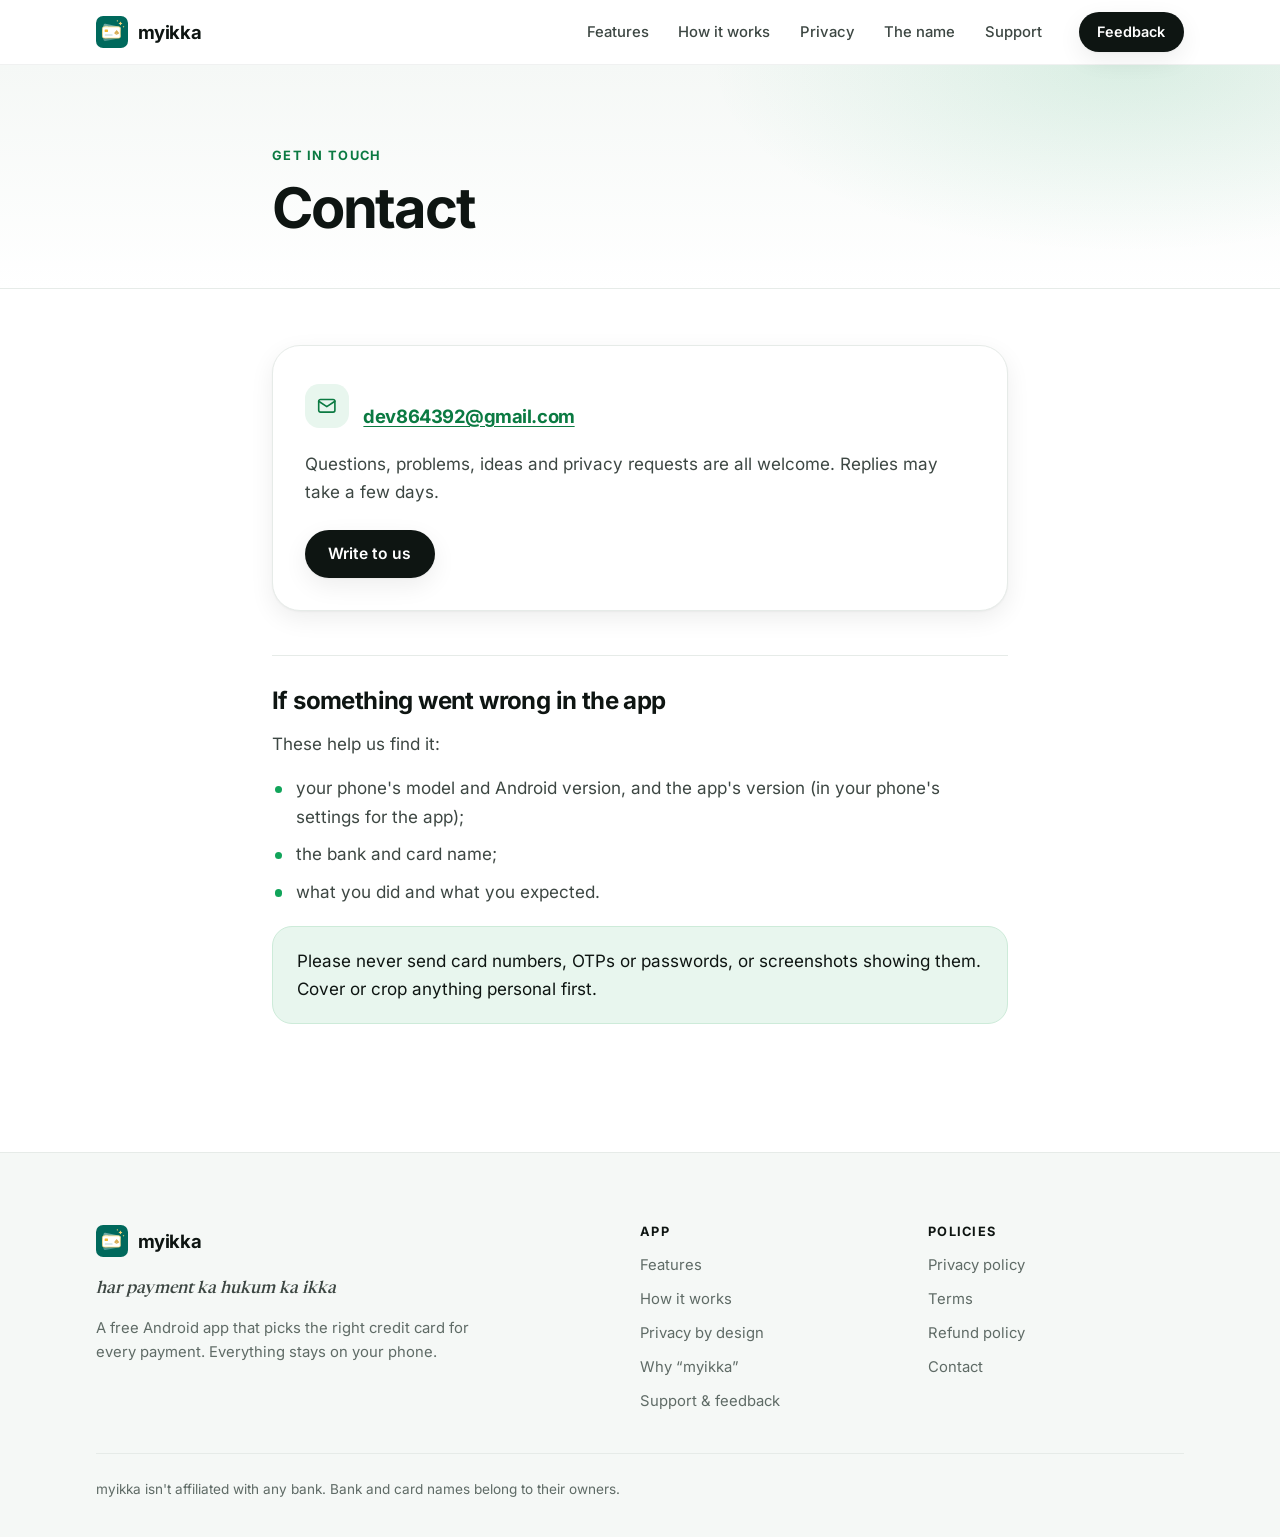
==== contact/index.html @ 4adc1a5f "Publish the site" ====
<!doctype html>
<html lang="en-IN">
<head>
  <meta charset="utf-8">
  <meta name="viewport" content="width=device-width, initial-scale=1">
  <!-- Only the site's own files load: its stylesheet, fonts, images and menu script. -->
  <meta http-equiv="Content-Security-Policy" content="default-src 'none'; script-src 'self'; style-src 'self'; font-src 'self'; img-src 'self'; base-uri 'none'; form-action 'none'">
  <meta name="referrer" content="no-referrer">
  <meta name="color-scheme" content="light">
  <meta name="theme-color" content="#ffffff">
  <title>Contact · myikka</title>
  <meta name="description" content="How to reach myikka with a question, a problem or an idea.">
  <link rel="icon" href="/assets/icon.svg" type="image/svg+xml">
  <link rel="preload" href="/assets/fonts/inter-latin-wght-normal.woff2" as="font" type="font/woff2" crossorigin>
  <link rel="stylesheet" href="/assets/site.css">
  <script src="/assets/nav.js" defer></script>
</head>
<body>
  <a class="skip" href="#main">Skip to content</a>
  <header class="site-header">
    <div class="container header-row">
      <a class="logo" href="/" aria-label="myikka home">
        <img src="/assets/icon.svg" width="32" height="32" alt="">
        <span>myikka</span>
      </a>
      <nav class="header-nav" aria-label="Site">
        <a href="/#features">Features</a>
        <a href="/#how">How it works</a>
        <a href="/#privacy">Privacy</a>
        <a href="/#name">The name</a>
        <a href="/#support">Support</a>
      </nav>
      <a class="btn btn-dark btn-sm" href="/#support">Feedback</a>
    </div>
  </header>

  <main id="main">
    <section class="page-hero">
  <div class="container narrow">
    <p class="eyebrow">Get in touch</p>
    <h1>Contact</h1>
    
  </div>
</section>
<article class="container narrow prose">
  <div class="card">
  <div class="card-head">
    <span class="icon"><svg viewBox="0 0 24 24" fill="none" stroke="currentColor" stroke-width="1.8" stroke-linecap="round" stroke-linejoin="round" aria-hidden="true"><rect x="3" y="5" width="18" height="14" rx="2"/><path d="m3 7 9 6 9-6"/></svg></span>
    <h3><a href="mailto:dev864392@gmail.com">dev864392@gmail.com</a></h3>
  </div>
  <p>Questions, problems, ideas and privacy requests are all welcome. Replies may take a few
  days.</p>
  
  <div class="actions"><a class="btn btn-dark" href="mailto:dev864392@gmail.com?subject=myikka">Write to us</a></div>
  
</div>

<h2>If something went wrong in the app</h2>
<p>These help us find it:</p>
<ul>
  <li>your phone's model and Android version, and the app's version (in your phone's settings
  for the app);</li>
  <li>the bank and card name;</li>
  <li>what you did and what you expected.</li>
</ul>
<p class="callout">Please never send card numbers, OTPs or passwords, or screenshots showing
them. Cover or crop anything personal first.</p>

</article>

  </main>

  <footer class="site-footer">
    <div class="container">
      <div class="footer-grid">
        <div class="footer-brand">
          <a class="logo" href="/">
            <img src="/assets/icon.svg" width="32" height="32" alt="">
            <span>myikka</span>
          </a>
          <p class="footer-tagline">har payment ka hukum ka ikka</p>
          <p>A free Android app that picks the right credit card for every payment. Everything stays on your phone.</p>
        </div>
        <nav aria-label="App">
          <h2>App</h2>
          <a href="/#features">Features</a>
          <a href="/#how">How it works</a>
          <a href="/#privacy">Privacy by design</a>
          <a href="/#name">Why &ldquo;myikka&rdquo;</a>
          <a href="/#support">Support &amp; feedback</a>
        </nav>
        <nav aria-label="Policies">
          <h2>Policies</h2>
          <a href="/privacy/">Privacy policy</a>
          <a href="/terms/">Terms</a>
          <a href="/refunds/">Refund policy</a>
          <a href="/contact/">Contact</a>
        </nav>
      </div>
      <div class="footer-legal">
        <p>myikka isn't affiliated with any bank. Bank and card names belong to their owners.</p>
      </div>
    </div>
  </footer>
</body>
</html>
---- assets/site.css ----
/* myikka's website: light, modern, no scripts. Fonts are served from this site (SIL Open Font
   License: fonts/OFL-Inter.txt, fonts/OFL-Newsreader.txt), so nothing loads from another site. */
@font-face {
  font-family: "Inter";
  src: url("fonts/inter-latin-wght-normal.woff2") format("woff2");
  font-weight: 100 900;
  font-display: swap;
  unicode-range: U+0000-00FF, U+0131, U+0152-0153, U+02BB-02BC, U+02C6, U+02DA, U+02DC, U+0304,
    U+0308, U+0329, U+2000-206F, U+20AC, U+2122, U+2191, U+2193, U+2212, U+2215, U+FEFF, U+FFFD;
}

/* Only the rupee sign, cut from Inter's latin-ext file (1 KB instead of 85 KB). */
@font-face {
  font-family: "Inter";
  src: url("fonts/inter-rupee-wght-normal.woff2") format("woff2");
  font-weight: 100 900;
  font-display: swap;
  unicode-range: U+20B9;
}

@font-face {
  font-family: "Newsreader";
  src: url("fonts/newsreader-display-500.woff") format("woff");
  font-weight: 500;
  font-display: swap;
}

/* Every colour is a token. Brand colours come from the app (accent green, launcher teal, amber). */
:root {
  color-scheme: light;
  --bg: #fff;
  --bg-soft: #f5f8f6;
  --surface: #fff;
  --text: #0e1512;
  --text-2: #3d4743;
  --muted: #5f6b66;
  --line: #e6ebe8;
  --line-strong: #d3dbd7;
  --brand: #00695c;
  --brand-soft: #e3f1ef;
  --accent: #11a45a;
  --accent-text: #0b7a42;
  --accent-soft: #e8f6ee;
  --amber: #ffc107;
  --amber-soft: #fff5d6;
  --amber-text: #8a5300;
  --on-dark: #fff;
  --on-brand: #d3ebe4; /* Body text on the teal privacy band. */
  --dark-hover: #1f2a26;
  --shadow-sm: 0 1px 2px rgb(14 21 18 / 5%);
  --shadow-md: 0 1px 2px rgb(14 21 18 / 4%), 0 8px 24px rgb(14 21 18 / 7%);
  --shadow-lg: 0 2px 6px rgb(14 21 18 / 6%), 0 24px 60px rgb(14 21 18 / 16%);
  --sans: "Inter", system-ui, -apple-system, "Segoe UI", Roboto, sans-serif;
  --serif: "Newsreader", "Noto Serif", Georgia, serif;
  --radius: 1.25rem;
  --radius-lg: 1.75rem;
  --container: 72rem;
  --gutter: clamp(1rem, 4vw, 2rem);
  --header-h: 4rem;
}

/* ---- Base ---- */

*,
*::before,
*::after {
  box-sizing: border-box;
}

html {
  scroll-behavior: smooth;
  scroll-padding-top: calc(var(--header-h) + 1rem);
  -webkit-text-size-adjust: 100%;
  text-size-adjust: 100%;
}

body {
  margin: 0;
  background: var(--bg);
  color: var(--text);
  font: 400 1rem/1.65 var(--sans);
  -webkit-font-smoothing: antialiased;
  overflow-wrap: break-word;
}

img,
svg {
  display: block;
  max-width: 100%;
}

a {
  color: var(--accent-text);
  text-decoration-thickness: 1px;
  text-underline-offset: 0.18em;
}

a:hover {
  text-decoration-thickness: 2px;
}

:focus-visible {
  outline: 2px solid var(--accent);
  outline-offset: 3px;
  border-radius: 0.375rem;
}

h1,
h2,
h3 {
  margin: 0;
  color: var(--text);
  font-weight: 700;
  letter-spacing: -0.025em;
  line-height: 1.1;
  text-wrap: balance;
}

p {
  margin: 0 0 1rem;
}

.container {
  width: 100%;
  max-width: var(--container);
  margin-inline: auto;
  padding-inline: var(--gutter);
}

.narrow {
  max-width: calc(46rem + 2 * var(--gutter));
}

.skip {
  position: absolute;
  top: 0.5rem;
  left: -999rem;
  z-index: 100;
  padding: 0.5rem 1rem;
  border-radius: 999px;
  background: var(--text);
  color: var(--on-dark);
}

.skip:focus {
  left: 0.5rem;
}

.eyebrow {
  margin: 0 0 0.75rem;
  color: var(--accent-text);
  font-size: 0.8rem;
  font-weight: 700;
  letter-spacing: 0.1em;
  text-transform: uppercase;
}

/* ---- Header ---- */

.site-header {
  position: sticky;
  top: 0;
  z-index: 50;
  border-bottom: 1px solid rgb(14 21 18 / 6%);
  background: rgb(255 255 255 / 78%);
  -webkit-backdrop-filter: saturate(180%) blur(14px);
  backdrop-filter: saturate(180%) blur(14px);
}

.header-row {
  display: flex;
  align-items: center;
  gap: 1rem;
  height: var(--header-h);
}

.logo {
  display: inline-flex;
  align-items: center;
  gap: 0.6rem;
  color: var(--text);
  font-size: 1.15rem;
  font-weight: 700;
  letter-spacing: -0.02em;
  text-decoration: none;
}

.logo img {
  width: 2rem;
  height: 2rem;
}

.header-nav {
  display: none;
  gap: 0.25rem;
  margin-left: auto;
}

.header-nav a {
  padding: 0.45rem 0.8rem;
  border-radius: 999px;
  color: var(--text-2);
  font-size: 0.925rem;
  font-weight: 500;
  text-decoration: none;
  transition: background-color 0.3s ease, color 0.3s ease;
}

.header-nav a:hover {
  background: var(--bg-soft);
  color: var(--text);
}

/* The section being read (assets/nav.js), softly; the Feedback button keeps its own look. */
.header-nav a[aria-current] {
  background: var(--accent-soft);
  color: var(--accent-text);
}

.header-row .btn {
  margin-left: auto;
}

@media (min-width: 52rem) {
  .header-nav {
    display: flex;
  }

  .header-row .btn {
    margin-left: 0.5rem;
  }
}

/* ---- Buttons ---- */

.btn {
  display: inline-flex;
  align-items: center;
  justify-content: center;
  gap: 0.5rem;
  min-height: 3rem;
  padding: 0 1.4rem;
  border: 1px solid transparent;
  border-radius: 999px;
  font: 600 0.975rem/1 var(--sans);
  text-decoration: none;
  white-space: nowrap;
  transition: transform 0.15s ease, background-color 0.15s ease, border-color 0.15s ease;
}

.btn:hover {
  transform: translateY(-1px);
}

.btn svg {
  width: 1.1rem;
  height: 1.1rem;
}

.btn-dark {
  background: var(--text);
  color: var(--on-dark);
  box-shadow: var(--shadow-md);
}

.btn-dark:hover {
  background: var(--dark-hover);
}

.btn-light {
  border-color: var(--line-strong);
  background: var(--surface);
  color: var(--text);
}

.btn-light:hover {
  border-color: var(--text);
}

.btn-sm {
  min-height: 2.5rem;
  padding: 0 1.1rem;
  font-size: 0.9rem;
}

/* ---- Hero ---- */

.hero {
  position: relative;
  overflow: clip;
  padding-block: clamp(3rem, 8vw, 6rem) clamp(4rem, 9vw, 7rem);
  background:
    radial-gradient(48rem 28rem at 92% -6%, rgb(17 164 90 / 16%), transparent 65%),
    radial-gradient(36rem 24rem at -6% 8%, rgb(0 105 92 / 10%), transparent 65%),
    radial-gradient(30rem 22rem at 62% 104%, rgb(255 193 7 / 14%), transparent 65%),
    var(--bg);
}

/* A faint dot grid that fades out towards the edges. */
.hero::before {
  content: "";
  position: absolute;
  inset: 0;
  background-image: radial-gradient(rgb(14 21 18 / 9%) 1px, transparent 1px);
  background-size: 22px 22px;
  -webkit-mask-image: radial-gradient(ellipse 70% 60% at 50% 30%, #000 30%, transparent 75%);
  mask-image: radial-gradient(ellipse 70% 60% at 50% 30%, #000 30%, transparent 75%);
  pointer-events: none;
}

.hero-grid {
  position: relative;
  display: grid;
  gap: clamp(3.5rem, 7vw, 4rem);
  align-items: center;
}

@media (min-width: 60rem) {
  .hero-grid {
    grid-template-columns: 1.1fr 0.9fr;
  }
}

.pill {
  display: inline-flex;
  align-items: center;
  gap: 0.55rem;
  padding: 0.35rem 0.9rem 0.35rem 0.7rem;
  border: 1px solid var(--line);
  border-radius: 999px;
  background: rgb(255 255 255 / 75%);
  box-shadow: var(--shadow-sm);
  color: var(--text-2);
  font-size: 0.85rem;
  font-weight: 500;
}

.dot {
  width: 0.5rem;
  height: 0.5rem;
  border-radius: 50%;
  background: var(--accent);
  box-shadow: 0 0 0 4px rgb(17 164 90 / 18%);
}

.hero h1 {
  margin-top: 1.25rem;
  font-size: clamp(2.6rem, 7vw, 4.5rem);
  letter-spacing: -0.04em;
  line-height: 1.02;
}

.serif-accent {
  color: var(--brand);
  font-family: var(--serif);
  font-style: italic;
  font-weight: 500;
  letter-spacing: -0.01em;
}

.hero-tagline {
  margin: 1rem 0 0;
  color: var(--muted);
  font-family: var(--serif);
  font-size: clamp(1.15rem, 2.5vw, 1.35rem);
  font-style: italic;
}

.hero-lede {
  max-width: 34rem;
  margin: 1.25rem 0 0;
  color: var(--text-2);
  font-size: clamp(1.05rem, 2vw, 1.2rem);
}

.hero-actions {
  display: flex;
  flex-wrap: wrap;
  gap: 0.75rem;
  margin-top: 2rem;
}

.stats {
  display: grid;
  grid-template-columns: repeat(3, minmax(0, 1fr));
  gap: 1rem;
  max-width: 30rem;
  margin-top: 2.5rem;
  padding-top: 1.25rem;
  border-top: 1px solid var(--line);
}

.stat strong {
  display: block;
  margin-bottom: 0.2rem;
  font-size: clamp(1.05rem, 2.4vw, 1.3rem);
  letter-spacing: -0.03em;
  line-height: 1.2;
}

.stat span {
  display: block;
  color: var(--muted);
  font-size: 0.8rem;
  line-height: 1.35;
}

/* Narrow phones: one row per item, the word on the left and its line beside it. */
@media (max-width: 34rem) {
  .stats {
    grid-template-columns: 1fr;
    gap: 0.75rem;
  }

  .stat {
    display: grid;
    grid-template-columns: 8.5rem 1fr;
    gap: 0.75rem;
    align-items: baseline;
  }

  .stat strong {
    margin: 0;
  }
}

/* ---- The phone in the hero: a picture of "Which card to use?" (made-up figures) ---- */

.showcase {
  position: relative;
  justify-self: center;
  width: min(19rem, 100%);
}

.device {
  aspect-ratio: 9 / 19.5;
  padding: 0.55rem;
  border-radius: 2.75rem;
  background: linear-gradient(145deg, #2a3330, var(--text));
  box-shadow: var(--shadow-lg), inset 0 0 0 1px rgb(255 255 255 / 8%);
}

.screen {
  position: relative;
  height: 100%;
  overflow: hidden;
  padding: 2.5rem 1rem 1rem;
  border-radius: 2.25rem;
  background: #fafaf8;
}

.screen::before {
  content: "";
  position: absolute;
  top: 0.7rem;
  left: 50%;
  width: 5.5rem;
  height: 1.4rem;
  border-radius: 999px;
  background: var(--text);
  transform: translateX(-50%);
}

.app-title {
  margin: 0.25rem 0 0.75rem;
  font-family: var(--serif);
  font-size: 1.35rem;
  font-weight: 500;
  letter-spacing: -0.01em;
  line-height: 1.2;
}

.app-chips {
  display: flex;
  flex-wrap: wrap;
  gap: 0.35rem;
  margin-bottom: 0.9rem;
}

.app-chip {
  padding: 0.25rem 0.6rem;
  border-radius: 999px;
  background: var(--text);
  color: var(--on-dark);
  font-size: 0.7rem;
  font-weight: 500;
}

.app-best {
  padding: 0.85rem;
  border: 1.5px solid var(--accent);
  border-radius: 1rem;
  background: var(--surface);
  box-shadow: var(--shadow-md);
}

.app-label {
  margin: 0;
  color: var(--accent-text);
  font-size: 0.62rem;
  font-weight: 700;
  letter-spacing: 0.08em;
  text-transform: uppercase;
}

.app-card,
.app-row {
  display: flex;
  align-items: center;
  gap: 0.6rem;
}

.app-card {
  margin-top: 0.5rem;
  font-size: 0.7rem;
  line-height: 1.3;
}

.app-card strong {
  display: block;
  font-size: 0.85rem;
}

.app-card span {
  color: var(--muted);
}

.app-reward {
  margin-left: auto;
  color: var(--accent-text);
  font-size: 1.1rem;
  font-weight: 700;
  text-align: right;
}

.app-reward small {
  display: block;
  color: var(--muted);
  font-size: 0.62rem;
  font-weight: 500;
}

.app-foot {
  margin: 0.7rem 0 0;
  padding: 0.45rem 0.6rem;
  border-radius: 0.6rem;
  background: var(--accent-soft);
  color: var(--accent-text);
  font-size: 0.68rem;
  font-weight: 500;
}

.app-others {
  margin: 1rem 0 0;
  padding: 0;
  list-style: none;
}

.app-row {
  padding: 0.6rem 0.15rem;
  border-bottom: 1px solid var(--line);
  color: var(--muted);
  font-size: 0.78rem;
}

.app-row b {
  margin-left: auto;
  color: var(--text-2);
}

.mini-card {
  position: relative;
  flex: none;
  width: 2.3rem;
  height: 1.5rem;
  border-radius: 0.3rem;
  background: linear-gradient(135deg, var(--brand), var(--accent));
}

.mini-card::after {
  content: "";
  position: absolute;
  top: 0.45rem;
  left: 0.3rem;
  width: 0.45rem;
  height: 0.35rem;
  border-radius: 0.08rem;
  background: var(--amber);
}

.mini-card.slate {
  background: linear-gradient(135deg, #3f4a56, #8896a5);
}

.mini-card.plum {
  background: linear-gradient(135deg, #5b3a6b, #a77bb8);
}

.mini-card.sand {
  background: linear-gradient(135deg, #8a6a3a, #d2b07a);
}

.app-dock {
  position: absolute;
  right: 1rem;
  bottom: 1rem;
  left: 1rem;
  display: flex;
  justify-content: space-around;
  padding: 0.55rem;
  border-radius: 999px;
  background: var(--surface);
  box-shadow: var(--shadow-md);
  color: var(--muted);
  font-size: 0.6rem;
  font-weight: 600;
}

.app-dock span:first-child {
  color: var(--text);
}

.float {
  position: absolute;
  z-index: 2;
  display: flex;
  align-items: center;
  gap: 0.65rem;
  padding: 0.7rem 0.9rem;
  border: 1px solid rgb(255 255 255 / 60%);
  border-radius: 1rem;
  background: rgb(255 255 255 / 90%);
  -webkit-backdrop-filter: blur(10px);
  backdrop-filter: blur(10px);
  box-shadow: var(--shadow-lg);
  font-size: 0.78rem;
  line-height: 1.3;
  white-space: nowrap;
}

.float strong {
  display: block;
  font-size: 0.82rem;
}

.float span {
  color: var(--muted);
}

/* Both bubbles sit over the empty lower half of the screen, never over the answer. */
.float-waiver {
  top: 65%;
  left: -2.5rem;
}

.float-check {
  top: 79%;
  right: -2.5rem;
}

@media (max-width: 30rem) {
  .float-waiver {
    left: -0.5rem;
  }

  .float-check {
    right: -0.5rem;
  }
}

.progress {
  width: 7rem;
  height: 0.4rem;
  margin-top: 0.4rem;
  overflow: hidden;
  border-radius: 999px;
  background: var(--line);
}

.progress i {
  display: block;
  width: 72%;
  height: 100%;
  border-radius: inherit;
  background: linear-gradient(90deg, var(--accent), var(--brand));
}

/* ---- Sections ---- */

.section {
  padding-block: clamp(4rem, 9vw, 7rem);
}

.section-soft {
  border-block: 1px solid var(--line);
  background: var(--bg-soft);
}

.section-head {
  max-width: 42rem;
  margin-bottom: clamp(2rem, 5vw, 3.5rem);
}

.section-head h2 {
  font-size: clamp(2rem, 4.5vw, 3rem);
  letter-spacing: -0.035em;
}

.section-head p {
  margin: 1rem 0 0;
  color: var(--text-2);
  font-size: 1.1rem;
}

.icon {
  display: grid;
  flex: none;
  place-items: center;
  width: 2.75rem;
  height: 2.75rem;
  border-radius: 0.9rem;
  background: var(--accent-soft);
  color: var(--accent-text);
}

.icon svg {
  width: 1.35rem;
  height: 1.35rem;
}

.icon-sm {
  width: 2rem;
  height: 2rem;
  border-radius: 0.6rem;
}

.icon-sm svg {
  width: 1.1rem;
  height: 1.1rem;
}

.icon-teal {
  background: var(--brand-soft);
  color: var(--brand);
}

.icon-amber {
  background: var(--amber-soft);
  color: var(--amber-text);
}

/* ---- Features (bento grid) ---- */

.bento {
  display: grid;
  grid-template-columns: 1fr;
  gap: 1rem;
}

.feature {
  display: flex;
  flex-direction: column;
  gap: 0.75rem;
  padding: 1.5rem;
  border: 1px solid var(--line);
  border-radius: var(--radius-lg);
  background: var(--surface);
  box-shadow: var(--shadow-sm);
  transition: transform 0.2s ease, box-shadow 0.2s ease, border-color 0.2s ease;
}

.feature:hover {
  border-color: var(--line-strong);
  box-shadow: var(--shadow-md);
  transform: translateY(-3px);
}

.feature h3 {
  margin-top: 0.25rem;
  font-size: 1.2rem;
  letter-spacing: -0.02em;
}

.feature p {
  margin: 0;
  color: var(--muted);
}

.feature-hero {
  background: linear-gradient(135deg, var(--surface) 45%, var(--accent-soft));
}

@media (min-width: 40rem) {
  .bento {
    grid-template-columns: repeat(2, minmax(0, 1fr));
  }

  .span-2,
  .span-2-md {
    grid-column: span 2;
  }
}

@media (min-width: 62rem) {
  .bento {
    grid-template-columns: repeat(3, minmax(0, 1fr));
  }

  .span-2-md {
    grid-column: auto;
  }
}

/* Small pictures inside feature cards (made-up figures). */
.bars {
  display: grid;
  gap: 0.5rem;
  margin-top: auto;
  padding-top: 0.75rem;
}

.bar {
  display: grid;
  grid-template-columns: 6.5rem 1fr 3.75rem;
  gap: 0.75rem;
  align-items: center;
  color: var(--muted);
  font-size: 0.85rem;
}

.bar i {
  height: 0.6rem;
  border-radius: 999px;
  background: var(--line-strong);
}

.bar b {
  color: var(--text-2);
  text-align: right;
}

.bar:first-child {
  color: var(--text);
  font-weight: 600;
}

.bar:first-child i {
  background: linear-gradient(90deg, var(--accent), var(--brand));
}

.bar:first-child b {
  color: var(--accent-text);
}

.bar:nth-child(2) i {
  width: 83%;
}

.bar:nth-child(3) i {
  width: 80%;
}

.meter {
  margin-top: auto;
  padding-top: 0.75rem;
  font-size: 0.85rem;
}

.meter .progress {
  width: 100%;
  height: 0.6rem;
  margin: 0 0 0.5rem;
}

.meter p {
  display: flex;
  justify-content: space-between;
  gap: 0.5rem;
  margin: 0;
  color: var(--muted);
}

.meter b {
  color: var(--accent-text);
}

.columns {
  display: flex;
  align-items: flex-end;
  gap: 0.4rem;
  height: 4.5rem;
  margin-top: auto;
  padding-top: 0.75rem;
}

.columns i {
  flex: 1;
  height: 50%;
  border-radius: 0.3rem 0.3rem 0.15rem 0.15rem;
  background: var(--line-strong);
}

.columns i:nth-child(2) { height: 70%; }
.columns i:nth-child(3) { height: 45%; }
.columns i:nth-child(4) { height: 85%; }
.columns i:nth-child(5) { height: 60%; }
.columns i:nth-child(6) { height: 75%; }

.columns i:last-child {
  height: 100%;
  background: linear-gradient(180deg, var(--accent), var(--brand));
}

/* ---- How it works ---- */

.steps {
  display: grid;
  gap: 1rem;
  margin: 0;
  padding: 0;
  list-style: none;
  counter-reset: step;
}

@media (min-width: 52rem) {
  .steps {
    grid-template-columns: repeat(3, minmax(0, 1fr));
  }
}

.step {
  padding: 1.75rem 1.5rem 1.5rem;
  border: 1px solid var(--line);
  border-radius: var(--radius-lg);
  background: var(--surface);
}

.step::before {
  content: "0" counter(step);
  counter-increment: step;
  display: block;
  margin-bottom: 1.25rem;
  color: var(--accent);
  font-family: var(--serif);
  font-size: 2.75rem;
  font-style: italic;
  line-height: 1;
}

.step h3 {
  margin-bottom: 0.5rem;
  font-size: 1.2rem;
}

.step p {
  margin: 0;
  color: var(--muted);
}

/* ---- Privacy band ---- */

.privacy-band {
  position: relative;
  overflow: hidden;
  padding: clamp(2rem, 6vw, 4rem);
  border-radius: clamp(1.5rem, 3vw, 2.5rem);
  background:
    radial-gradient(40rem 22rem at 100% 0%, rgb(17 164 90 / 45%), transparent 60%),
    linear-gradient(160deg, var(--brand), #013c35);
  color: var(--on-brand);
}

.privacy-band .eyebrow {
  color: #9ee6be;
}

.privacy-band h2 {
  max-width: 36rem;
  color: var(--on-dark);
  font-size: clamp(2rem, 4.5vw, 3rem);
  letter-spacing: -0.035em;
}

.privacy-band .lead {
  max-width: 38rem;
  margin: 1rem 0 0;
  font-size: 1.1rem;
}

.privacy-grid {
  display: grid;
  gap: 1rem;
  margin-top: 2.5rem;
}

@media (min-width: 40rem) {
  .privacy-grid {
    grid-template-columns: repeat(2, minmax(0, 1fr));
  }
}

@media (min-width: 62rem) {
  .privacy-grid {
    grid-template-columns: repeat(4, minmax(0, 1fr));
  }
}

.privacy-item {
  padding: 1.25rem;
  border: 1px solid rgb(255 255 255 / 12%);
  border-radius: var(--radius);
  background: rgb(255 255 255 / 6%);
}

.privacy-item .icon {
  background: rgb(255 255 255 / 12%);
  color: var(--on-dark);
}

.privacy-item h3 {
  margin: 1rem 0 0.4rem;
  color: var(--on-dark);
  font-size: 1.05rem;
}

.privacy-item p {
  margin: 0;
  font-size: 0.95rem;
}

.privacy-band .btn-light {
  margin-top: 2rem;
  border-color: transparent;
}

/* ---- The name: a short story beside an ace of spades ---- */

.story {
  display: grid;
  gap: clamp(3rem, 7vw, 4.5rem);
  align-items: center;
}

@media (min-width: 52rem) {
  .story {
    grid-template-columns: 0.8fr 1.2fr;
  }
}

.ace-wrap {
  position: relative;
  justify-self: center;
  width: min(13rem, 46vw);
}

/* A second card behind, showing its green back. */
.ace-wrap::before {
  content: "";
  position: absolute;
  inset: 0;
  border-radius: 1rem;
  background:
    repeating-linear-gradient(45deg, rgb(255 255 255 / 9%) 0 2px, transparent 2px 10px),
    linear-gradient(145deg, var(--brand), var(--accent));
  box-shadow: var(--shadow-md);
  transform: translate(1.4rem, 0.4rem) rotate(9deg);
}

.ace {
  position: relative;
  display: grid;
  place-items: center;
  aspect-ratio: 5 / 7;
  border: 1px solid var(--line);
  border-radius: 1rem;
  background: var(--surface);
  box-shadow: var(--shadow-lg);
  color: var(--text);
  transform: rotate(-5deg);
}

.ace-corner {
  position: absolute;
  top: 0.8rem;
  left: 0.9rem;
  display: flex;
  flex-direction: column;
  align-items: center;
  gap: 0.2rem;
  font-family: var(--serif);
  font-size: 1.6rem;
  line-height: 1;
}

.ace-corner svg {
  width: 1rem;
  height: 1rem;
}

.ace-corner-end {
  top: auto;
  right: 0.9rem;
  bottom: 0.8rem;
  left: auto;
  transform: rotate(180deg);
}

.ace-pip svg {
  width: 5.5rem;
  height: 5.5rem;
}

.story-text h2 {
  margin-bottom: 1.25rem;
  font-size: clamp(2rem, 4.5vw, 3rem);
  letter-spacing: -0.035em;
}

.story-text p:not(.eyebrow) {
  max-width: 36rem;
  color: var(--text-2);
  font-size: 1.1rem;
}

.story-text .story-close {
  margin: 1.75rem 0 0;
  padding-top: 1.5rem;
  border-top: 1px solid var(--line);
}

.story-close span {
  display: block;
}

.story-close .serif-accent {
  font-size: clamp(1.5rem, 3vw, 2rem);
  line-height: 1.2;
}

.story-close span + span {
  margin-top: 0.35rem;
  color: var(--muted);
  font-size: 1rem;
}

/* ---- Support & feedback ---- */

.support-layout {
  display: grid;
  gap: 2rem;
}

@media (min-width: 62rem) {
  .support-layout {
    grid-template-columns: 0.9fr 1.1fr;
    align-items: start;
  }
}

.card {
  padding: clamp(1.5rem, 4vw, 2rem);
  border: 1px solid var(--line);
  border-radius: var(--radius-lg);
  background: var(--surface);
  box-shadow: var(--shadow-md);
}

.card + .card {
  margin-top: 1rem;
}

.card-head {
  display: flex;
  align-items: center;
  gap: 0.9rem;
  margin-bottom: 1rem;
}

.card h3 {
  font-size: 1.3rem;
}

.card p {
  color: var(--text-2);
}

.actions {
  display: flex;
  flex-wrap: wrap;
  gap: 0.75rem;
  align-items: center;
  margin: 1.5rem 0 0;
}

.fine {
  margin: 1.25rem 0 0;
  color: var(--muted);
  font-size: 0.875rem;
}

.upi {
  display: flex;
  flex-wrap: wrap;
  gap: 1.25rem;
  align-items: center;
  margin-top: 1.5rem;
  padding-top: 1.5rem;
  border-top: 1px solid var(--line);
}

.qr {
  width: 10rem;
  height: auto;
  padding: 0.5rem;
  border: 1px solid var(--line);
  border-radius: 1rem;
  background: #fff;
}

.upi-id {
  margin: 0.5rem 0 0;
  color: var(--muted);
  font-size: 0.9rem;
}

/* ---- Policy pages ---- */

.page-hero {
  padding-block: clamp(3rem, 7vw, 5rem) clamp(2rem, 4vw, 3rem);
  border-bottom: 1px solid var(--line);
  background:
    radial-gradient(40rem 18rem at 88% 0%, rgb(17 164 90 / 12%), transparent 65%),
    linear-gradient(var(--bg-soft), var(--bg));
}

.page-hero h1 {
  font-size: clamp(2.25rem, 5.5vw, 3.5rem);
  letter-spacing: -0.04em;
}

.updated {
  margin: 1rem 0 0;
  color: var(--muted);
  font-size: 0.925rem;
}

.prose {
  padding-block: clamp(2rem, 5vw, 3.5rem) clamp(3.5rem, 8vw, 6rem);
  color: var(--text-2);
  font-size: 1.0625rem;
}

.prose h2 {
  margin: 2.75rem 0 1rem;
  padding-top: 2rem;
  border-top: 1px solid var(--line);
  font-size: 1.5rem;
}

.prose h3 {
  margin: 1.75rem 0 0.5rem;
  font-size: 1.15rem;
}

.prose ul {
  margin: 0 0 1.25rem;
  padding: 0;
  list-style: none;
}

.prose li {
  position: relative;
  padding-left: 1.5rem;
}

.prose li + li {
  margin-top: 0.6rem;
}

.prose li::before {
  content: "";
  position: absolute;
  top: 0.68em;
  left: 0.2rem;
  width: 0.45rem;
  height: 0.45rem;
  border-radius: 50%;
  background: var(--accent);
}

.prose strong {
  color: var(--text);
  font-weight: 600;
}

.callout {
  margin: 0 0 2rem;
  padding: 1.25rem 1.5rem;
  border: 1px solid #cdebd9;
  border-radius: var(--radius);
  background: var(--accent-soft);
  color: var(--text);
}

/* ---- Footer ---- */

.site-footer {
  padding-block: clamp(3rem, 6vw, 4.5rem) 2rem;
  border-top: 1px solid var(--line);
  background: var(--bg-soft);
  color: var(--muted);
  font-size: 0.925rem;
}

.footer-grid {
  display: grid;
  gap: 2rem;
}

@media (min-width: 48rem) {
  .footer-grid {
    grid-template-columns: 2fr 1fr 1fr;
  }
}

.footer-brand p {
  max-width: 24rem;
  margin: 0.75rem 0 0;
}

.footer-brand .footer-tagline {
  color: var(--text-2);
  font-family: var(--serif);
  font-size: 1.05rem;
  font-style: italic;
}

.footer-grid nav {
  display: flex;
  flex-direction: column;
  gap: 0.6rem;
}

.footer-grid h2 {
  margin-bottom: 0.25rem;
  font-size: 0.8rem;
  letter-spacing: 0.1em;
  text-transform: uppercase;
}

.footer-grid nav a {
  color: var(--muted);
  text-decoration: none;
}

.footer-grid nav a:hover {
  color: var(--text);
}

.footer-legal {
  margin-top: 2.5rem;
  padding-top: 1.5rem;
  border-top: 1px solid var(--line);
  font-size: 0.85rem;
}

.footer-legal p {
  margin: 0 0 0.3rem;
}

@media (prefers-reduced-motion: reduce) {
  html {
    scroll-behavior: auto;
  }

  *,
  *::before,
  *::after {
    transition: none !important;
  }
}
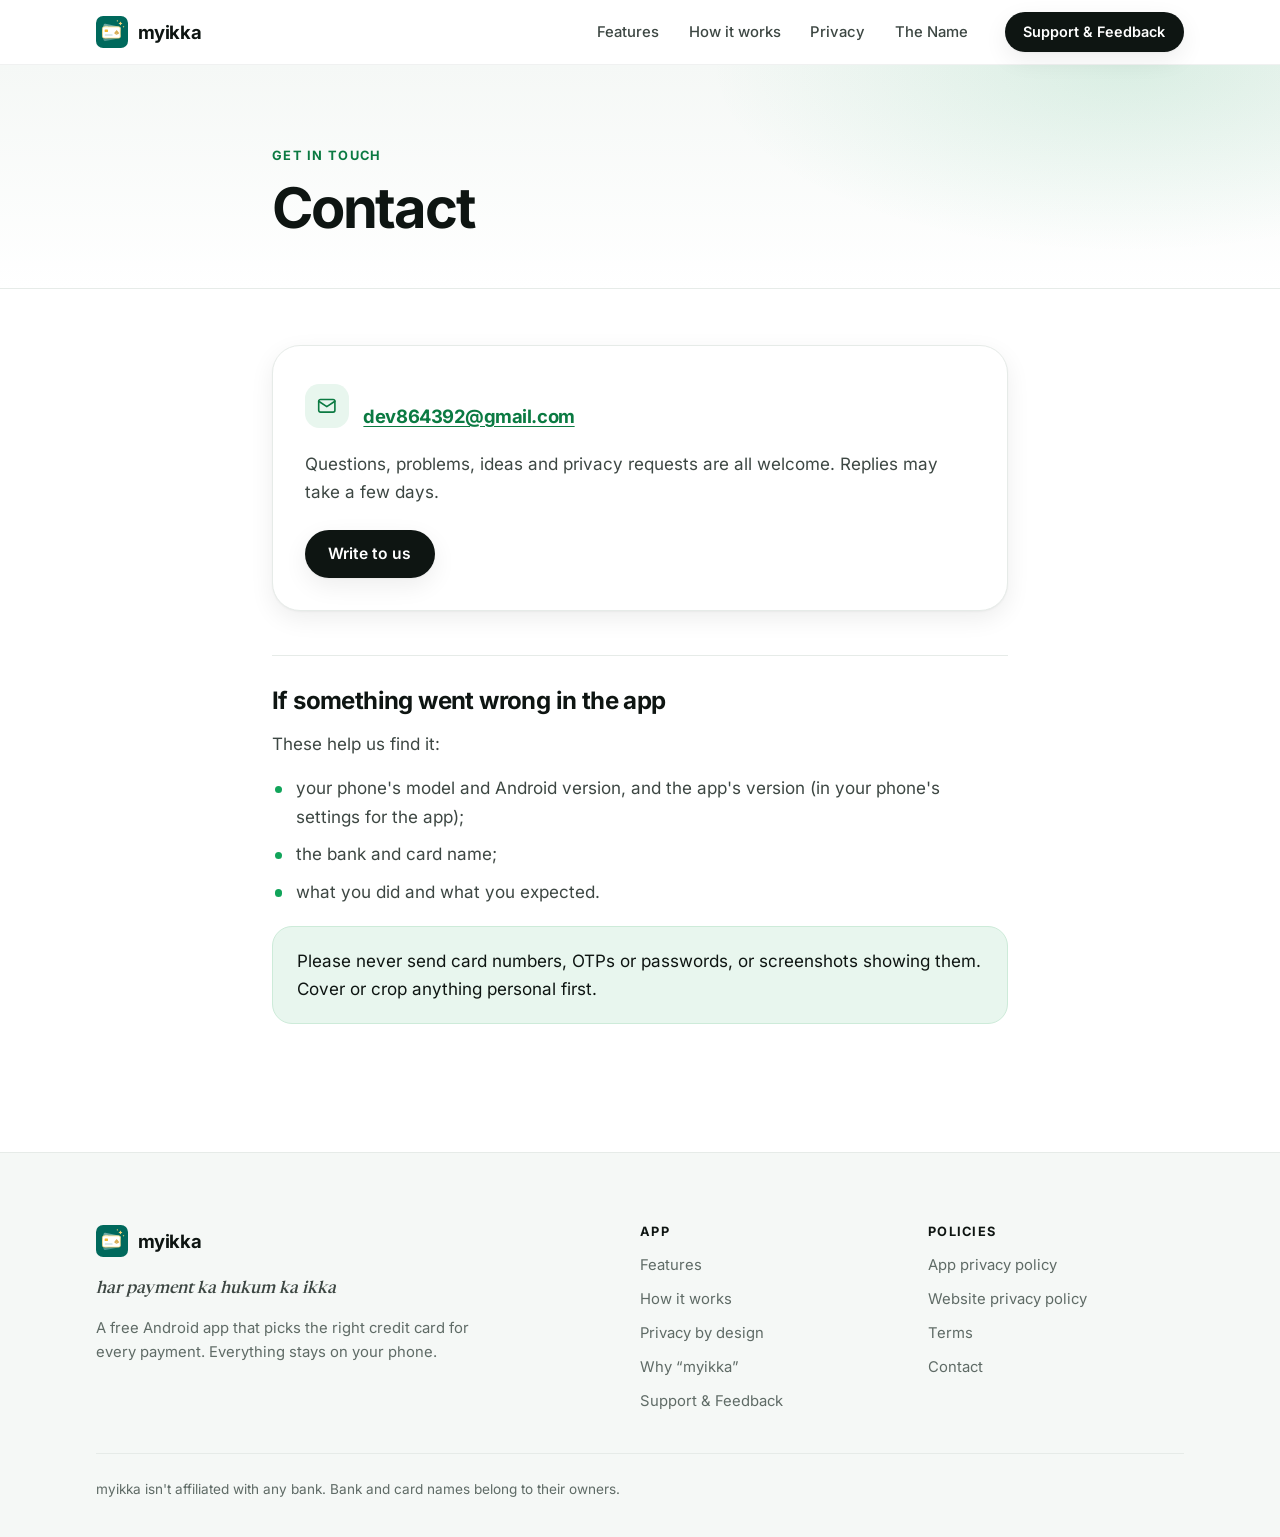
==== commit 5dce00cb: "Publish the site" ====
--- a/contact/index.html
+++ b/contact/index.html
@@ -13,6 +13,7 @@
   <link rel="icon" href="/assets/icon.svg" type="image/svg+xml">
   <link rel="preload" href="/assets/fonts/inter-latin-wght-normal.woff2" as="font" type="font/woff2" crossorigin>
   <link rel="stylesheet" href="/assets/site.css">
+  
   <script src="/assets/nav.js" defer></script>
 </head>
 <body>
@@ -27,10 +28,9 @@
         <a href="/#features">Features</a>
         <a href="/#how">How it works</a>
         <a href="/#privacy">Privacy</a>
-        <a href="/#name">The name</a>
-        <a href="/#support">Support</a>
+        <a href="/#name">The Name</a>
       </nav>
-      <a class="btn btn-dark btn-sm" href="/#support">Feedback</a>
+      <a class="btn btn-dark btn-sm support-cta" href="/#support">Support &amp; Feedback</a>
     </div>
   </header>
 
@@ -87,13 +87,14 @@
           <a href="/#how">How it works</a>
           <a href="/#privacy">Privacy by design</a>
           <a href="/#name">Why &ldquo;myikka&rdquo;</a>
-          <a href="/#support">Support &amp; feedback</a>
+          <a href="/#support">Support &amp; Feedback</a>
         </nav>
         <nav aria-label="Policies">
           <h2>Policies</h2>
-          <a href="/privacy/">Privacy policy</a>
+          <a href="/privacy/">App privacy policy</a>
+          <a href="/website-privacy/">Website privacy policy</a>
           <a href="/terms/">Terms</a>
-          <a href="/refunds/">Refund policy</a>
+          
           <a href="/contact/">Contact</a>
         </nav>
       </div>
--- a/assets/site.css
+++ b/assets/site.css
@@ -38,6 +38,7 @@
   --line-strong: #d3dbd7;
   --brand: #00695c;
   --brand-soft: #e3f1ef;
+  --brand-hover: #005a4f;
   --accent: #11a45a;
   --accent-text: #0b7a42;
   --accent-soft: #e8f6ee;
@@ -211,7 +212,7 @@
   color: var(--text);
 }
 
-/* The section being read (assets/nav.js), softly; the Feedback button keeps its own look. */
+/* The section being read (assets/nav.js), softly; the Support & Feedback button has its own look. */
 .header-nav a[aria-current] {
   background: var(--accent-soft);
   color: var(--accent-text);
@@ -219,6 +220,27 @@
 
 .header-row .btn {
   margin-left: auto;
+}
+
+/* Support & Feedback: always the dark pill; once the page is scrolled down (assets/nav.js) it
+   turns the brand's teal with a soft ring, so it stays easy to find while reading. */
+.support-cta {
+  transition: transform 0.15s ease, background-color 0.3s ease, box-shadow 0.3s ease;
+}
+
+.support-cta.is-raised {
+  background: var(--brand);
+  box-shadow: 0 0 0 4px rgb(0 105 92 / 18%), var(--shadow-lg);
+}
+
+.support-cta.is-raised:hover {
+  background: var(--brand-hover);
+}
+
+@media (prefers-reduced-motion: reduce) {
+  .support-cta {
+    transition: none;
+  }
 }
 
 @media (min-width: 52rem) {
@@ -333,6 +355,11 @@
   color: var(--text-2);
   font-size: 0.85rem;
   font-weight: 500;
+}
+
+/* On a narrow phone the pill wraps after the "·", never inside a phrase. */
+.pill-part {
+  white-space: nowrap;
 }
 
 .dot {
@@ -933,6 +960,13 @@
   border: 1px solid var(--line);
   border-radius: var(--radius-lg);
   background: var(--surface);
+  transition: transform 0.2s ease, box-shadow 0.2s ease, border-color 0.2s ease;
+}
+
+.step:hover {
+  border-color: var(--line-strong);
+  box-shadow: var(--shadow-md);
+  transform: translateY(-3px);
 }
 
 .step::before {
@@ -974,6 +1008,25 @@
   color: #9ee6be;
 }
 
+/* A decorative crest in the band's empty top-right corner: a shield with the ace of spades (the
+   ikka of the name). Wide screens only: on narrower ones the heading and the text need the width. */
+.privacy-shield {
+  display: none;
+}
+
+@media (min-width: 62rem) {
+  .privacy-shield {
+    position: absolute;
+    top: clamp(2.5rem, 4vw, 3.5rem);
+    right: clamp(3rem, 6vw, 5rem);
+    display: block;
+    width: clamp(10rem, 15vw, 13.5rem);
+    height: auto;
+    filter: drop-shadow(0 18px 40px rgb(0 0 0 / 18%));
+    pointer-events: none;
+  }
+}
+
 .privacy-band h2 {
   max-width: 36rem;
   color: var(--on-dark);
@@ -1010,11 +1063,23 @@
   border: 1px solid rgb(255 255 255 / 12%);
   border-radius: var(--radius);
   background: rgb(255 255 255 / 6%);
+  transition: transform 0.2s ease, background-color 0.2s ease, border-color 0.2s ease;
+}
+
+.privacy-item:hover {
+  border-color: rgb(255 255 255 / 32%);
+  background: rgb(255 255 255 / 12%);
+  transform: translateY(-3px);
 }
 
 .privacy-item .icon {
   background: rgb(255 255 255 / 12%);
   color: var(--on-dark);
+  transition: background-color 0.2s ease;
+}
+
+.privacy-item:hover .icon {
+  background: rgb(255 255 255 / 22%);
 }
 
 .privacy-item h3 {
@@ -1026,11 +1091,6 @@
 .privacy-item p {
   margin: 0;
   font-size: 0.95rem;
-}
-
-.privacy-band .btn-light {
-  margin-top: 2rem;
-  border-color: transparent;
 }
 
 /* ---- The name: a short story beside an ace of spades ---- */
@@ -1198,31 +1258,6 @@
   font-size: 0.875rem;
 }
 
-.upi {
-  display: flex;
-  flex-wrap: wrap;
-  gap: 1.25rem;
-  align-items: center;
-  margin-top: 1.5rem;
-  padding-top: 1.5rem;
-  border-top: 1px solid var(--line);
-}
-
-.qr {
-  width: 10rem;
-  height: auto;
-  padding: 0.5rem;
-  border: 1px solid var(--line);
-  border-radius: 1rem;
-  background: #fff;
-}
-
-.upi-id {
-  margin: 0.5rem 0 0;
-  color: var(--muted);
-  font-size: 0.9rem;
-}
-
 /* ---- Policy pages ---- */
 
 .page-hero {
